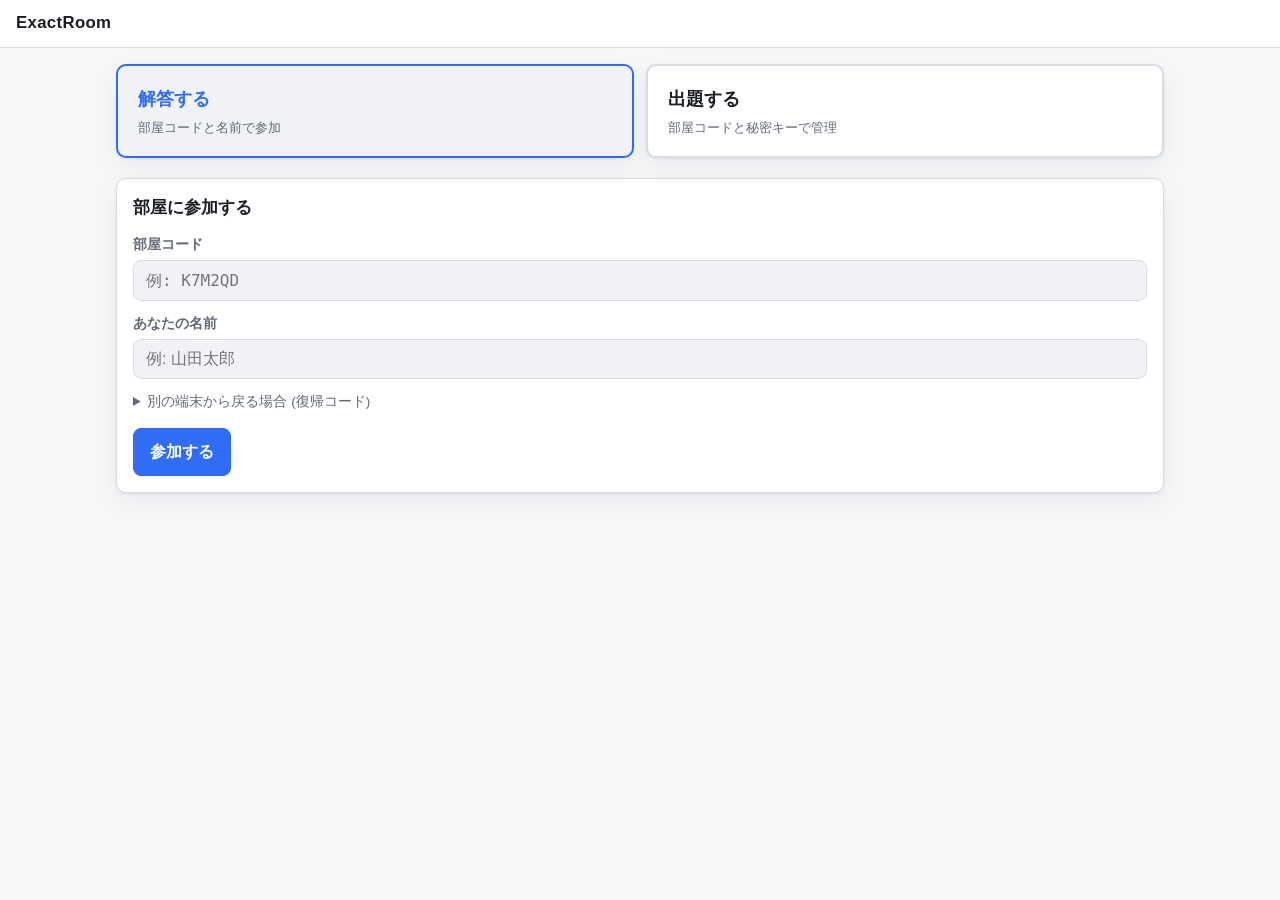
==== static/index.html @ 46d66f6c "トップ画面を「解答する / 出題する」の選択に整理 - 冒頭の長い説明カードと、各ページのフッターの説明文を削除した。 - 小さいタブだった役割の切り替えを、大きな 2 択カードに変更。   スマホで" ====
<!DOCTYPE html>
<html lang="ja">
<head>
<meta charset="utf-8">
<meta name="viewport" content="width=device-width, initial-scale=1, viewport-fit=cover">
<meta name="description" content="TeX で書いた答案を SymPy で厳密に自動判定する、ログイン不要の教室用 Web アプリ">
<meta name="color-scheme" content="light dark">
<title>ExactRoom — 数式の厳密自動判定</title>
<link rel="icon" href="/static/favicon.svg" type="image/svg+xml">
<link rel="apple-touch-icon" href="/static/apple-touch-icon.png">
<link rel="manifest" href="/static/manifest.json">
<meta name="theme-color" content="#2f6df6">
<meta name="apple-mobile-web-app-capable" content="yes">
<meta name="apple-mobile-web-app-title" content="ExactRoom">
<link rel="stylesheet" href="/static/css/app.css">
<script src="/static/js/config.js"></script>
</head>
<body>
<header class="topbar">
  <a class="brand" href="index.html">ExactRoom</a>
  <span class="spacer"></span>
</header>

<main>
  <div class="role-choice" role="group" aria-label="役割を選ぶ">
    <button type="button" class="role-card" id="role-solve" aria-pressed="true">
      <span class="role-title">解答する</span>
      <span class="role-sub">部屋コードと名前で参加</span>
    </button>
    <button type="button" class="role-card" id="role-host" aria-pressed="false">
      <span class="role-title">出題する</span>
      <span class="role-sub">部屋コードと秘密キーで管理</span>
    </button>
  </div>

  <section id="panel-solve">
    <div class="card">
      <h2>部屋に参加する</h2>
      <form id="join-form" autocomplete="off">
        <label for="join-code">部屋コード</label>
        <input type="text" id="join-code" class="mono" inputmode="latin" autocapitalize="characters"
               maxlength="16" placeholder="例: K7M2QD" required>
        <label for="join-name">あなたの名前</label>
        <input type="text" id="join-name" maxlength="24" placeholder="例: 山田太郎" required>
        <details>
          <summary class="small muted" style="margin-top:12px;cursor:pointer">別の端末から戻る場合 (復帰コード)</summary>
          <label for="join-recovery">復帰コード</label>
          <input type="text" id="join-recovery" class="mono" maxlength="32" placeholder="例: K7M2-QD84">
          <p class="hint">最初に参加したときに表示されたコードです。同じ名前で入り直すときに使います。</p>
        </details>
        <div class="row" style="margin-top:16px">
          <button type="submit" class="primary" id="join-submit">参加する</button>
        </div>
        <div class="error-box" id="join-error" role="alert"></div>
      </form>
    </div>
  </section>

  <section id="panel-host" hidden>
    <div class="card">
      <h2>出題者としてログイン</h2>
      <form id="host-form" autocomplete="off">
        <label for="host-code">部屋コード</label>
        <input type="text" id="host-code" class="mono" inputmode="latin" autocapitalize="characters"
               maxlength="16" placeholder="例: K7M2QD" required>
        <label for="host-secret">秘密キー</label>
        <input type="password" id="host-secret" maxlength="128" required>
        <div class="row" style="margin-top:16px">
          <button type="submit" class="primary">ログイン</button>
        </div>
        <div class="error-box" id="host-error" role="alert"></div>
      </form>
    </div>

    <div class="card">
      <h2>新しい部屋を作る</h2>
      <form id="create-form" autocomplete="off">
        <label for="create-title">部屋の名前</label>
        <input type="text" id="create-title" maxlength="120" placeholder="例: 数学II 三角関数 小テスト">
        <label for="create-secret">秘密キー (8 文字以上)</label>
        <input type="password" id="create-secret" minlength="8" maxlength="128" required>
        <p class="hint">出題者はこのキーで入ります。忘れると部屋を管理できなくなります。</p>
        <details>
          <summary class="small muted" style="margin-top:12px;cursor:pointer">サーバが合言葉を要求する場合</summary>
          <label for="create-token">部屋作成の合言葉</label>
          <input type="text" id="create-token" maxlength="128">
        </details>
        <div class="row" style="margin-top:16px">
          <button type="submit" class="primary">部屋を作る</button>
        </div>
        <div class="error-box" id="create-error" role="alert"></div>
        <div class="ok-box" id="create-ok" role="status"></div>
      </form>
    </div>
  </section>
</main>


<script type="module" src="/static/js/home.js"></script>
</body>
</html>
---- static/css/app.css ----
/* ExactRoom — PC / スマートフォン両対応のスタイル */

:root {
  color-scheme: light dark;
  --bg: #f6f7f9;
  --surface: #ffffff;
  --surface-2: #f0f2f5;
  --border: #d8dce3;
  --text: #1a1d23;
  --text-muted: #626977;
  --accent: #2f6df6;
  --accent-text: #ffffff;
  --ac: #16803c;
  --ac-bg: #e6f6ec;
  --wa: #c02626;
  --wa-bg: #fdeaea;
  --pending: #9a6400;
  --pending-bg: #fdf3e0;
  --radius: 10px;
  --shadow: 0 1px 3px rgba(16, 20, 30, 0.08), 0 8px 24px rgba(16, 20, 30, 0.05);
  --mono: ui-monospace, SFMono-Regular, "SF Mono", Menlo, Consolas, monospace;
}

@media (prefers-color-scheme: dark) {
  :root {
    --bg: #14161a;
    --surface: #1c1f25;
    --surface-2: #23272f;
    --border: #333943;
    --text: #e8eaed;
    --text-muted: #9aa2b1;
    --accent: #5b8dff;
    --accent-text: #0c1220;
    --ac: #5fd48a;
    --ac-bg: #143224;
    --wa: #ff8080;
    --wa-bg: #3a1c1c;
    --pending: #f0c064;
    --pending-bg: #3a2f14;
    --shadow: 0 1px 3px rgba(0, 0, 0, 0.4), 0 8px 24px rgba(0, 0, 0, 0.3);
  }
}

* { box-sizing: border-box; }

html, body {
  margin: 0;
  padding: 0;
  background: var(--bg);
  color: var(--text);
  font-family: -apple-system, BlinkMacSystemFont, "Hiragino Sans", "Noto Sans JP",
    "Yu Gothic UI", "Segoe UI", Roboto, sans-serif;
  font-size: 16px;
  line-height: 1.6;
  -webkit-text-size-adjust: 100%;
}

a { color: var(--accent); }

/* ---- レイアウト ---- */
.topbar {
  position: sticky;
  top: 0;
  z-index: 20;
  display: flex;
  align-items: center;
  gap: 12px;
  padding: 10px 16px;
  background: var(--surface);
  border-bottom: 1px solid var(--border);
  flex-wrap: wrap;
}

.topbar .brand {
  font-weight: 700;
  letter-spacing: 0.02em;
  font-size: 1.05rem;
  text-decoration: none;
  color: var(--text);
  white-space: nowrap;
}

.topbar .spacer { flex: 1 1 auto; }

.topbar .meta {
  font-size: 0.85rem;
  color: var(--text-muted);
  display: flex;
  gap: 10px;
  align-items: center;
  flex-wrap: wrap;
}

main {
  max-width: 1080px;
  margin: 0 auto;
  padding: 16px;
}

.grid-2 {
  display: grid;
  gap: 16px;
  grid-template-columns: minmax(0, 320px) minmax(0, 1fr);
  align-items: start;
}

@media (max-width: 860px) {
  .grid-2 { grid-template-columns: 1fr; }
}

.card {
  background: var(--surface);
  border: 1px solid var(--border);
  border-radius: var(--radius);
  box-shadow: var(--shadow);
  padding: 16px;
  margin-bottom: 16px;
}

.card h2 { margin: 0 0 12px; font-size: 1.05rem; }
.card h3 { margin: 18px 0 8px; font-size: 0.95rem; color: var(--text-muted); }

/* ---- フォーム ---- */
label {
  display: block;
  font-size: 0.85rem;
  color: var(--text-muted);
  margin: 12px 0 4px;
  font-weight: 600;
}

input[type="text"], input[type="password"], input[type="number"], textarea, select {
  width: 100%;
  padding: 10px 12px;
  font-size: 16px; /* iOS の自動ズームを防ぐ */
  font-family: inherit;
  color: var(--text);
  background: var(--surface-2);
  border: 1px solid var(--border);
  border-radius: 8px;
}

input:focus, textarea:focus, select:focus {
  outline: 2px solid var(--accent);
  outline-offset: 1px;
}

textarea { min-height: 72px; resize: vertical; }

.mono { font-family: var(--mono); font-size: 0.92rem; }

/* フォーム要素では等幅を効かせつつ 16px を維持する。
   16px 未満だと iOS Safari がフォーカス時にページを自動ズームしてしまう。
   詳細度 (0,1,1) なので input[type="text"] にも .mono にも勝つ。 */
input.mono, textarea.mono, select.mono {
  font-family: var(--mono);
  font-size: 16px;
}

.hint { font-size: 0.8rem; color: var(--text-muted); margin-top: 4px; }

.row { display: flex; gap: 10px; flex-wrap: wrap; align-items: center; }
.row > * { flex: 0 0 auto; }
.row .grow { flex: 1 1 200px; }

.check { display: flex; align-items: center; gap: 8px; margin: 6px 0; font-size: 0.9rem; }
.check input { width: auto; }
.check label { margin: 0; font-weight: 400; color: var(--text); }

button {
  font: inherit;
  font-weight: 600;
  padding: 10px 16px;
  min-height: 44px;
  border-radius: 8px;
  border: 1px solid var(--border);
  background: var(--surface-2);
  color: var(--text);
  cursor: pointer;
}

button:hover:not(:disabled) { filter: brightness(1.05); }
button:disabled { opacity: 0.5; cursor: not-allowed; }

button.primary {
  background: var(--accent);
  border-color: var(--accent);
  color: var(--accent-text);
}

button.small { padding: 6px 10px; min-height: 36px; font-size: 0.85rem; }
button.danger { color: var(--wa); border-color: var(--wa); background: transparent; }

/* ---- タブ ---- */
.tabs { display: flex; gap: 4px; border-bottom: 1px solid var(--border); margin-bottom: 16px; overflow-x: auto; }
.tabs button {
  border: none;
  background: none;
  border-bottom: 2px solid transparent;
  border-radius: 0;
  padding: 10px 14px;
  color: var(--text-muted);
  white-space: nowrap;
}
.tabs button[aria-selected="true"] { color: var(--accent); border-bottom-color: var(--accent); }

/* ---- 役割の選択 ---- */
.role-choice {
  display: grid;
  grid-template-columns: 1fr 1fr;
  gap: 12px;
  margin-bottom: 20px;
}

@media (max-width: 480px) {
  .role-choice { grid-template-columns: 1fr; }
}

.role-card {
  display: flex;
  flex-direction: column;
  align-items: flex-start;
  gap: 4px;
  padding: 18px 20px;
  min-height: 84px;
  text-align: left;
  background: var(--surface);
  border: 2px solid var(--border);
  border-radius: var(--radius);
  box-shadow: var(--shadow);
  cursor: pointer;
}

.role-card .role-title {
  font-size: 1.15rem;
  font-weight: 700;
  color: var(--text);
}

.role-card .role-sub {
  font-size: 0.82rem;
  font-weight: 400;
  color: var(--text-muted);
}

.role-card[aria-pressed="true"] {
  border-color: var(--accent);
  background: var(--surface-2);
}

.role-card[aria-pressed="true"] .role-title { color: var(--accent); }

/* ---- 判定バッジ ---- */
.verdict {
  display: inline-flex;
  align-items: center;
  gap: 6px;
  font-weight: 700;
  padding: 2px 10px;
  border-radius: 999px;
  font-size: 0.82rem;
  white-space: nowrap;
}
.verdict.AC { color: var(--ac); background: var(--ac-bg); }
.verdict.WA { color: var(--wa); background: var(--wa-bg); }
.verdict.PENDING { color: var(--pending); background: var(--pending-bg); }

.banner {
  border-radius: var(--radius);
  padding: 14px 16px;
  margin: 12px 0;
  border: 1px solid var(--border);
  background: var(--surface-2);
}
.banner.AC { color: var(--ac); background: var(--ac-bg); border-color: var(--ac); }
.banner.WA { color: var(--wa); background: var(--wa-bg); border-color: var(--wa); }
.banner.PENDING { color: var(--pending); background: var(--pending-bg); border-color: var(--pending); }
.banner .headline { font-weight: 700; font-size: 1.1rem; }

.error-box {
  color: var(--wa);
  background: var(--wa-bg);
  border: 1px solid var(--wa);
  border-radius: 8px;
  padding: 10px 12px;
  margin: 10px 0;
  font-size: 0.9rem;
}
.error-box:empty, .ok-box:empty { display: none; }

.ok-box {
  color: var(--ac);
  background: var(--ac-bg);
  border: 1px solid var(--ac);
  border-radius: 8px;
  padding: 10px 12px;
  margin: 10px 0;
  font-size: 0.9rem;
}

/* ---- 一覧 ---- */
.list { list-style: none; margin: 0; padding: 0; }
.list li { border-bottom: 1px solid var(--border); }
.list li:last-child { border-bottom: none; }

.list button.item {
  display: block;
  width: 100%;
  text-align: left;
  background: none;
  border: none;
  border-radius: 0;
  padding: 12px 8px;
  font-weight: 500;
}
.list button.item[aria-current="true"] { background: var(--surface-2); color: var(--accent); }
.list .item-sub { font-size: 0.78rem; color: var(--text-muted); font-weight: 400; }

.table-wrap { overflow-x: auto; -webkit-overflow-scrolling: touch; }
table { width: 100%; border-collapse: collapse; font-size: 0.88rem; }
th, td { text-align: left; padding: 8px 10px; border-bottom: 1px solid var(--border); vertical-align: top; }
th { color: var(--text-muted); font-size: 0.78rem; text-transform: uppercase; letter-spacing: 0.04em; white-space: nowrap; }
td.tex { font-family: var(--mono); word-break: break-all; max-width: 320px; }

/* ---- 数式入力 ---- */
math-field {
  display: block;
  width: 100%;
  padding: 10px 12px;
  font-size: 20px;
  background: var(--surface-2);
  border: 1px solid var(--border);
  border-radius: 8px;
  color: var(--text);
  --caret-color: var(--accent);
  --selection-background-color: rgba(47, 109, 246, 0.25);
}
math-field:focus-within { outline: 2px solid var(--accent); outline-offset: 1px; }

.math-preview {
  padding: 12px;
  background: var(--surface-2);
  border-radius: 8px;
  border: 1px solid var(--border);
  overflow-x: auto;
  min-height: 3em;
}
.math-preview .katex { font-size: 1.15em; }

.tex-fallback-note { font-size: 0.8rem; color: var(--pending); margin-top: 6px; }

.symbol-pad { display: flex; flex-wrap: wrap; gap: 6px; margin-top: 8px; }
.symbol-pad button { min-height: 38px; padding: 4px 10px; font-family: var(--mono); font-size: 0.85rem; }

.code-chip {
  font-family: var(--mono);
  font-size: 1.3rem;
  letter-spacing: 0.18em;
  font-weight: 700;
  background: var(--surface-2);
  border: 1px solid var(--border);
  border-radius: 8px;
  padding: 6px 12px;
  display: inline-block;
}

.muted { color: var(--text-muted); }
.small { font-size: 0.85rem; }
.nowrap { white-space: nowrap; }
.stack > * + * { margin-top: 10px; }

footer {
  max-width: 1080px;
  margin: 24px auto 40px;
  padding: 0 16px;
  font-size: 0.8rem;
  color: var(--text-muted);
}

.sr-only {
  position: absolute;
  width: 1px; height: 1px;
  padding: 0; margin: -1px;
  overflow: hidden; clip: rect(0 0 0 0);
  white-space: nowrap; border: 0;
}

.spinner {
  display: inline-block;
  width: 14px; height: 14px;
  border: 2px solid var(--border);
  border-top-color: var(--accent);
  border-radius: 50%;
  animation: spin 0.8s linear infinite;
  vertical-align: -2px;
}
@keyframes spin { to { transform: rotate(360deg); } }
@media (prefers-reduced-motion: reduce) { .spinner { animation: none; } }
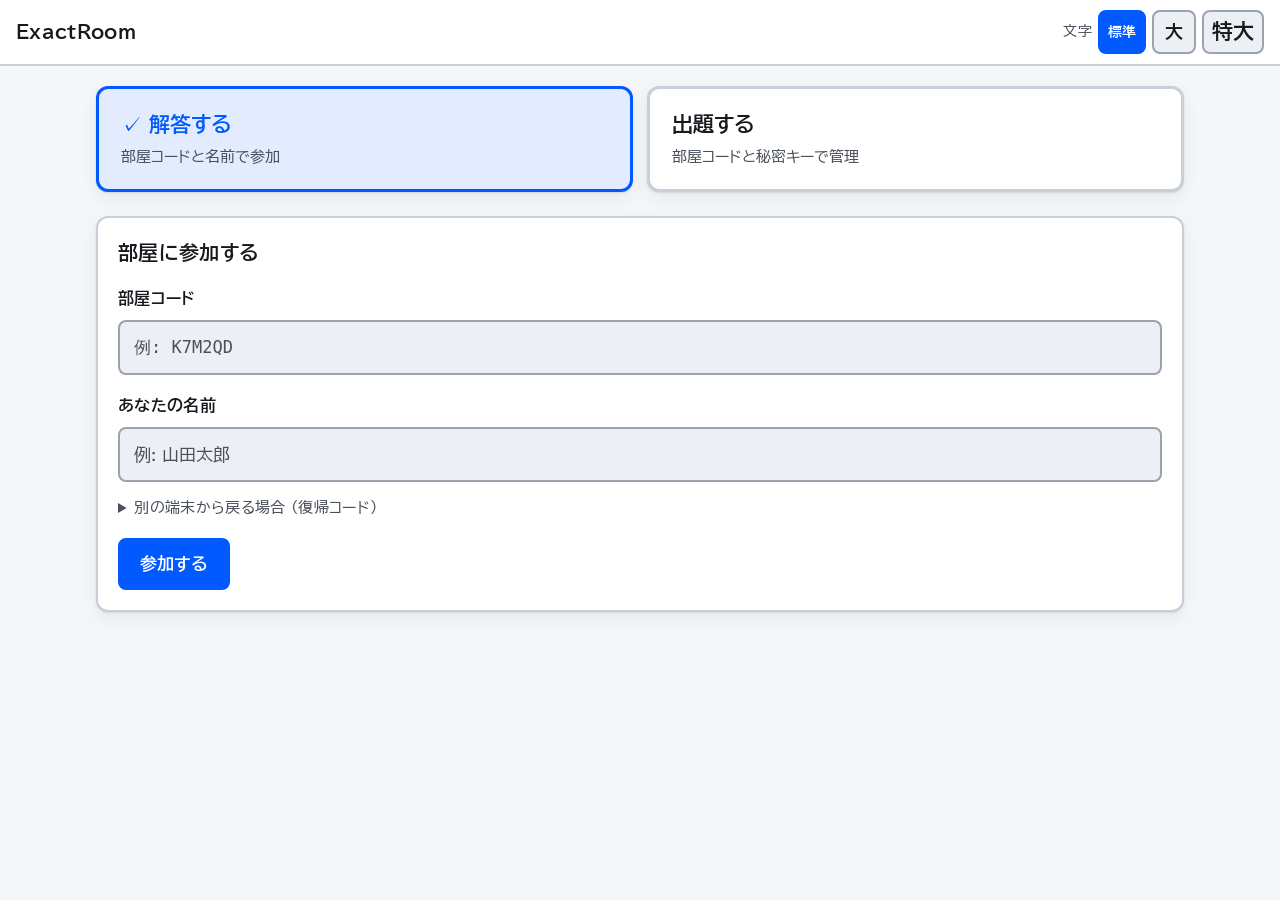
==== commit 39b4badd: "ユニバーサルデザインを意識した UI に作り直した 色だけに頼らない - 判定を「記号 (○ ✕ △) + ことば (正解 / 不正解 / 判定できず)」で示すようにした。   グレースケールにしても" ====
--- a/static/index.html
+++ b/static/index.html
@@ -12,16 +12,26 @@
 <meta name="theme-color" content="#2f6df6">
 <meta name="apple-mobile-web-app-capable" content="yes">
 <meta name="apple-mobile-web-app-title" content="ExactRoom">
+<link rel="preconnect" href="https://fonts.googleapis.com">
+<link rel="preconnect" href="https://fonts.gstatic.com" crossorigin>
+<link rel="stylesheet" href="https://fonts.googleapis.com/css2?family=BIZ+UDPGothic:wght@400;700&display=swap">
 <link rel="stylesheet" href="/static/css/app.css">
 <script src="/static/js/config.js"></script>
 </head>
 <body>
+<a class="skip-link" href="#main">本文へ移動</a>
 <header class="topbar">
   <a class="brand" href="index.html">ExactRoom</a>
   <span class="spacer"></span>
+  <div class="textsize" role="group" aria-label="文字サイズ">
+    <span class="textsize-label" aria-hidden="true">文字</span>
+    <button type="button" id="textsize-normal" aria-pressed="true" title="文字サイズ 標準">標準</button>
+    <button type="button" id="textsize-large" aria-pressed="false" title="文字サイズ 大">大</button>
+    <button type="button" id="textsize-xlarge" aria-pressed="false" title="文字サイズ 特大">特大</button>
+  </div>
 </header>
 
-<main>
+<main id="main" tabindex="-1">
   <div class="role-choice" role="group" aria-label="役割を選ぶ">
     <button type="button" class="role-card" id="role-solve" aria-pressed="true">
       <span class="role-title">解答する</span>
@@ -77,6 +87,12 @@
       <form id="create-form" autocomplete="off">
         <label for="create-title">部屋の名前</label>
         <input type="text" id="create-title" maxlength="120" placeholder="例: 数学II 三角関数 小テスト">
+        <label for="create-code">部屋コード (空欄なら自動で決まります)</label>
+        <input type="text" id="create-code" class="mono" inputmode="latin"
+               autocapitalize="characters" maxlength="16" placeholder="例: 1234 / SUGAKU2">
+        <p class="hint">英数字 3 文字以上。同じコードを知っている人が同じ部屋に入ります。
+          短く推測しやすいコードにすると、無関係な人に入られることがあります。</p>
+
         <label for="create-secret">秘密キー (8 文字以上)</label>
         <input type="password" id="create-secret" minlength="8" maxlength="128" required>
         <p class="hint">出題者はこのキーで入ります。忘れると部屋を管理できなくなります。</p>
--- a/static/css/app.css
+++ b/static/css/app.css
@@ -1,61 +1,122 @@
-/* ExactRoom — PC / スマートフォン両対応のスタイル */
+/* ExactRoom — ユニバーサルデザインを意識したスタイル
+ *
+ * 方針
+ *  - 色だけに情報を持たせない (判定は記号 ○ ✕ △ と日本語も併記する)
+ *  - 配色は「カラーユニバーサルデザイン推奨配色セット」を基にする
+ *  - UD フォント (BIZ UDPGothic) を優先。読み込めなければ端末の標準フォント
+ *  - 文字を大きめ・行間を広めにし、利用者が 3 段階で拡大できる
+ *  - 触る対象は 48px 以上。フォーカスは必ず目で見て分かるようにする
+ */
 
 :root {
   color-scheme: light dark;
-  --bg: #f6f7f9;
+
+  /* 文字サイズ (画面右上のボタンで切り替える) */
+  --base-font: 17px;
+
+  --bg: #f4f6f8;
   --surface: #ffffff;
-  --surface-2: #f0f2f5;
-  --border: #d8dce3;
-  --text: #1a1d23;
-  --text-muted: #626977;
-  --accent: #2f6df6;
+  --surface-2: #eceff3;
+  --border: #9aa3ae;          /* 罫線もコントラストを確保する */
+  --border-soft: #c8cfd8;
+  --text: #16191d;
+  --text-muted: #4a515b;      /* 本文との対比 4.5:1 以上 */
+  --accent: #005aff;          /* CUD 青 */
   --accent-text: #ffffff;
-  --ac: #16803c;
-  --ac-bg: #e6f6ec;
-  --wa: #c02626;
-  --wa-bg: #fdeaea;
-  --pending: #9a6400;
-  --pending-bg: #fdf3e0;
-  --radius: 10px;
-  --shadow: 0 1px 3px rgba(16, 20, 30, 0.08), 0 8px 24px rgba(16, 20, 30, 0.05);
+  --accent-soft: #e3ecff;
+
+  --ac: #00694a;              /* CUD 緑を濃くして文字色に使う */
+  --ac-bg: #dff3ea;
+  --ac-line: #03af7a;
+  --wa: #b02800;              /* CUD 赤を濃くして文字色に使う */
+  --wa-bg: #ffe6de;
+  --wa-line: #ff4b00;
+  --pending: #6b4500;         /* CUD 橙を濃くして文字色に使う */
+  --pending-bg: #fff0d4;
+  --pending-line: #f6aa00;
+
+  --radius: 12px;
+  --shadow: 0 1px 2px rgba(16, 20, 30, 0.10), 0 6px 18px rgba(16, 20, 30, 0.06);
   --mono: ui-monospace, SFMono-Regular, "SF Mono", Menlo, Consolas, monospace;
-}
+  --ud-font: "BIZ UDPGothic", "UD デジタル 教科書体 NP-R", "BIZ UDGothic",
+    -apple-system, BlinkMacSystemFont, "Hiragino Sans", "Noto Sans JP",
+    "Yu Gothic UI", "Segoe UI", Roboto, sans-serif;
+}
+
+:root[data-textsize="large"] { --base-font: 20px; }
+:root[data-textsize="xlarge"] { --base-font: 24px; }
 
 @media (prefers-color-scheme: dark) {
   :root {
-    --bg: #14161a;
-    --surface: #1c1f25;
-    --surface-2: #23272f;
-    --border: #333943;
-    --text: #e8eaed;
-    --text-muted: #9aa2b1;
-    --accent: #5b8dff;
-    --accent-text: #0c1220;
-    --ac: #5fd48a;
-    --ac-bg: #143224;
-    --wa: #ff8080;
-    --wa-bg: #3a1c1c;
-    --pending: #f0c064;
-    --pending-bg: #3a2f14;
-    --shadow: 0 1px 3px rgba(0, 0, 0, 0.4), 0 8px 24px rgba(0, 0, 0, 0.3);
+    --bg: #12151a;
+    --surface: #1b1f26;
+    --surface-2: #252a33;
+    --border: #6c7683;
+    --border-soft: #3a414b;
+    --text: #f2f4f7;
+    --text-muted: #b9c1cc;
+    --accent: #8ab4ff;
+    --accent-text: #0a0f18;
+    --accent-soft: #1d2a45;
+
+    --ac: #6fe3ab;
+    --ac-bg: #10301f;
+    --ac-line: #03af7a;
+    --wa: #ff9e7a;
+    --wa-bg: #3a1a10;
+    --wa-line: #ff4b00;
+    --pending: #ffd07a;
+    --pending-bg: #3a2c10;
+    --pending-line: #f6aa00;
+
+    --shadow: 0 1px 2px rgba(0, 0, 0, 0.5), 0 6px 18px rgba(0, 0, 0, 0.35);
   }
 }
 
+/* OS 側で「コントラストを上げる」設定にしている人向け */
+@media (prefers-contrast: more) {
+  :root {
+    --border: currentColor;
+    --text-muted: var(--text);
+    --shadow: none;
+  }
+}
+
 * { box-sizing: border-box; }
 
-html, body {
+/* ここで root の文字サイズを決める。
+   以降の rem はすべてこの値を基準に拡大縮小する。
+   ※ html に font-size: 1rem を書くと初期値 (16px) に戻ってしまうので書かない。 */
+html {
+  font-size: var(--base-font);
+  background: var(--bg);
+  -webkit-text-size-adjust: 100%;
+}
+
+body {
   margin: 0;
   padding: 0;
   background: var(--bg);
   color: var(--text);
-  font-family: -apple-system, BlinkMacSystemFont, "Hiragino Sans", "Noto Sans JP",
-    "Yu Gothic UI", "Segoe UI", Roboto, sans-serif;
-  font-size: 16px;
-  line-height: 1.6;
-  -webkit-text-size-adjust: 100%;
-}
-
-a { color: var(--accent); }
+  font-family: var(--ud-font);
+  font-size: 1rem;
+  line-height: 1.85;            /* 行間を広く取る */
+  letter-spacing: 0.02em;       /* 字間もわずかに広げる */
+  word-break: normal;
+  overflow-wrap: anywhere;
+}
+
+a {
+  color: var(--accent);
+  text-underline-offset: 3px;
+}
+
+/* フォーカスは必ず見えるようにする */
+:focus-visible {
+  outline: 3px solid var(--accent);
+  outline-offset: 2px;
+  border-radius: 6px;
+}
 
 /* ---- レイアウト ---- */
 .topbar {
@@ -67,14 +128,13 @@
   gap: 12px;
   padding: 10px 16px;
   background: var(--surface);
-  border-bottom: 1px solid var(--border);
+  border-bottom: 2px solid var(--border-soft);
   flex-wrap: wrap;
 }
 
 .topbar .brand {
   font-weight: 700;
-  letter-spacing: 0.02em;
-  font-size: 1.05rem;
+  font-size: 1.1rem;
   text-decoration: none;
   color: var(--text);
   white-space: nowrap;
@@ -83,7 +143,7 @@
 .topbar .spacer { flex: 1 1 auto; }
 
 .topbar .meta {
-  font-size: 0.85rem;
+  font-size: 0.9rem;
   color: var(--text-muted);
   display: flex;
   gap: 10px;
@@ -92,127 +152,187 @@
 }
 
 main {
-  max-width: 1080px;
+  max-width: 1120px;
   margin: 0 auto;
-  padding: 16px;
+  padding: 20px 16px 64px;
 }
 
 .grid-2 {
   display: grid;
-  gap: 16px;
-  grid-template-columns: minmax(0, 320px) minmax(0, 1fr);
+  gap: 20px;
+  grid-template-columns: minmax(0, 340px) minmax(0, 1fr);
   align-items: start;
 }
 
-@media (max-width: 860px) {
+@media (max-width: 900px) {
   .grid-2 { grid-template-columns: 1fr; }
 }
 
 .card {
   background: var(--surface);
-  border: 1px solid var(--border);
+  border: 2px solid var(--border-soft);
   border-radius: var(--radius);
   box-shadow: var(--shadow);
-  padding: 16px;
-  margin-bottom: 16px;
-}
-
-.card h2 { margin: 0 0 12px; font-size: 1.05rem; }
-.card h3 { margin: 18px 0 8px; font-size: 0.95rem; color: var(--text-muted); }
+  padding: 20px;
+  margin-bottom: 20px;
+}
+
+.card h2 { margin: 0 0 14px; font-size: 1.15rem; line-height: 1.5; }
+.card h3 { margin: 22px 0 10px; font-size: 1rem; color: var(--text); }
+
+/* ---- 文字サイズ切り替え ---- */
+.textsize {
+  display: flex;
+  align-items: center;
+  gap: 6px;
+}
+
+.textsize .textsize-label {
+  font-size: 0.8rem;
+  color: var(--text-muted);
+  white-space: nowrap;
+}
+
+.textsize button {
+  min-width: 44px;
+  min-height: 44px;
+  padding: 4px 8px;
+  font-weight: 700;
+  line-height: 1;
+}
+
+.textsize button[aria-pressed="true"] {
+  background: var(--accent);
+  border-color: var(--accent);
+  color: var(--accent-text);
+}
+
+.textsize button:nth-child(2) { font-size: 0.85rem; }
+.textsize button:nth-child(3) { font-size: 1.05rem; }
+.textsize button:nth-child(4) { font-size: 1.25rem; }
 
 /* ---- フォーム ---- */
 label {
   display: block;
-  font-size: 0.85rem;
-  color: var(--text-muted);
-  margin: 12px 0 4px;
-  font-weight: 600;
+  font-size: 0.95rem;
+  color: var(--text);
+  margin: 16px 0 6px;
+  font-weight: 700;
 }
 
 input[type="text"], input[type="password"], input[type="number"], textarea, select {
   width: 100%;
-  padding: 10px 12px;
-  font-size: 16px; /* iOS の自動ズームを防ぐ */
+  padding: 12px 14px;
+  /* 16px を下回ると iOS Safari がフォーカス時に自動ズームする */
+  font-size: max(16px, 1rem);
+  line-height: 1.6;
   font-family: inherit;
   color: var(--text);
   background: var(--surface-2);
-  border: 1px solid var(--border);
-  border-radius: 8px;
-}
-
-input:focus, textarea:focus, select:focus {
-  outline: 2px solid var(--accent);
-  outline-offset: 1px;
-}
-
-textarea { min-height: 72px; resize: vertical; }
-
-.mono { font-family: var(--mono); font-size: 0.92rem; }
-
-/* フォーム要素では等幅を効かせつつ 16px を維持する。
-   16px 未満だと iOS Safari がフォーカス時にページを自動ズームしてしまう。
-   詳細度 (0,1,1) なので input[type="text"] にも .mono にも勝つ。 */
+  border: 2px solid var(--border);
+  border-radius: 8px;
+  min-height: 48px;
+}
+
+input::placeholder, textarea::placeholder { color: var(--text-muted); opacity: 1; }
+
+textarea { min-height: 96px; resize: vertical; }
+
+.mono { font-family: var(--mono); }
+
+/* フォーム要素では等幅を効かせつつ 16px を下回らせない */
 input.mono, textarea.mono, select.mono {
   font-family: var(--mono);
-  font-size: 16px;
-}
-
-.hint { font-size: 0.8rem; color: var(--text-muted); margin-top: 4px; }
-
-.row { display: flex; gap: 10px; flex-wrap: wrap; align-items: center; }
+  font-size: max(16px, 1rem);
+}
+
+.hint {
+  font-size: 0.9rem;
+  color: var(--text-muted);
+  margin-top: 6px;
+  line-height: 1.7;
+}
+
+.row { display: flex; gap: 12px; flex-wrap: wrap; align-items: center; }
 .row > * { flex: 0 0 auto; }
-.row .grow { flex: 1 1 200px; }
-
-.check { display: flex; align-items: center; gap: 8px; margin: 6px 0; font-size: 0.9rem; }
-.check input { width: auto; }
-.check label { margin: 0; font-weight: 400; color: var(--text); }
+.row .grow { flex: 1 1 220px; }
+
+.check {
+  display: flex;
+  align-items: flex-start;
+  gap: 10px;
+  margin: 10px 0;
+  font-size: 0.95rem;
+}
+.check input {
+  width: 24px;
+  height: 24px;
+  min-height: 24px;
+  margin-top: 2px;
+  accent-color: var(--accent);
+  flex: 0 0 auto;
+}
+.check label { margin: 0; font-weight: 400; color: var(--text); line-height: 1.7; }
 
 button {
   font: inherit;
-  font-weight: 600;
-  padding: 10px 16px;
-  min-height: 44px;
-  border-radius: 8px;
-  border: 1px solid var(--border);
+  font-family: var(--ud-font);
+  font-weight: 700;
+  padding: 12px 20px;
+  min-height: 48px;
+  border-radius: 8px;
+  border: 2px solid var(--border);
   background: var(--surface-2);
   color: var(--text);
   cursor: pointer;
-}
-
-button:hover:not(:disabled) { filter: brightness(1.05); }
-button:disabled { opacity: 0.5; cursor: not-allowed; }
+  line-height: 1.4;
+}
+
+button:hover:not(:disabled) { background: var(--accent-soft); }
+button:disabled { opacity: 0.45; cursor: not-allowed; }
 
 button.primary {
   background: var(--accent);
   border-color: var(--accent);
   color: var(--accent-text);
 }
-
-button.small { padding: 6px 10px; min-height: 36px; font-size: 0.85rem; }
+button.primary:hover:not(:disabled) { filter: brightness(1.1); }
+
+button.small { padding: 8px 14px; min-height: 44px; font-size: 0.9rem; }
 button.danger { color: var(--wa); border-color: var(--wa); background: transparent; }
 
 /* ---- タブ ---- */
-.tabs { display: flex; gap: 4px; border-bottom: 1px solid var(--border); margin-bottom: 16px; overflow-x: auto; }
+.tabs {
+  display: flex;
+  gap: 6px;
+  border-bottom: 2px solid var(--border-soft);
+  margin-bottom: 20px;
+  overflow-x: auto;
+}
 .tabs button {
   border: none;
   background: none;
-  border-bottom: 2px solid transparent;
+  border-bottom: 4px solid transparent;
   border-radius: 0;
-  padding: 10px 14px;
+  padding: 12px 16px;
   color: var(--text-muted);
   white-space: nowrap;
 }
-.tabs button[aria-selected="true"] { color: var(--accent); border-bottom-color: var(--accent); }
+.tabs button[aria-selected="true"] {
+  color: var(--accent);
+  border-bottom-color: var(--accent);
+  background: var(--accent-soft);
+}
 
 /* ---- 役割の選択 ---- */
 .role-choice {
   display: grid;
   grid-template-columns: 1fr 1fr;
-  gap: 12px;
-  margin-bottom: 20px;
-}
-
-@media (max-width: 480px) {
+  gap: 14px;
+  margin-bottom: 24px;
+}
+
+@media (max-width: 560px) {
   .role-choice { grid-template-columns: 1fr; }
 }
 
@@ -221,45 +341,53 @@
   flex-direction: column;
   align-items: flex-start;
   gap: 4px;
-  padding: 18px 20px;
-  min-height: 84px;
+  padding: 20px 22px;
+  min-height: 96px;
   text-align: left;
   background: var(--surface);
-  border: 2px solid var(--border);
+  border: 3px solid var(--border-soft);
   border-radius: var(--radius);
   box-shadow: var(--shadow);
   cursor: pointer;
 }
 
 .role-card .role-title {
-  font-size: 1.15rem;
-  font-weight: 700;
-  color: var(--text);
+  font-size: 1.25rem;
+  font-weight: 700;
+  color: var(--text);
+  line-height: 1.5;
 }
 
 .role-card .role-sub {
-  font-size: 0.82rem;
+  font-size: 0.9rem;
   font-weight: 400;
   color: var(--text-muted);
-}
-
+  line-height: 1.6;
+}
+
+/* 選択中は「色」だけでなく「枠の太さ」と「✓」でも分かるようにする */
 .role-card[aria-pressed="true"] {
   border-color: var(--accent);
-  background: var(--surface-2);
-}
-
+  background: var(--accent-soft);
+}
+.role-card[aria-pressed="true"] .role-title::before {
+  content: "✓ ";
+  color: var(--accent);
+}
 .role-card[aria-pressed="true"] .role-title { color: var(--accent); }
 
-/* ---- 判定バッジ ---- */
+/* ---- 判定の表示 ---- */
+/* 色覚に依らず区別できるよう、記号 (○ ✕ △) と日本語を必ず併記する */
 .verdict {
   display: inline-flex;
   align-items: center;
   gap: 6px;
   font-weight: 700;
-  padding: 2px 10px;
+  padding: 4px 12px;
   border-radius: 999px;
-  font-size: 0.82rem;
+  font-size: 0.92rem;
   white-space: nowrap;
+  border: 2px solid currentColor;
 }
 .verdict.AC { color: var(--ac); background: var(--ac-bg); }
 .verdict.WA { color: var(--wa); background: var(--wa-bg); }
@@ -267,40 +395,56 @@
 
 .banner {
   border-radius: var(--radius);
-  padding: 14px 16px;
-  margin: 12px 0;
-  border: 1px solid var(--border);
-  background: var(--surface-2);
-}
-.banner.AC { color: var(--ac); background: var(--ac-bg); border-color: var(--ac); }
-.banner.WA { color: var(--wa); background: var(--wa-bg); border-color: var(--wa); }
-.banner.PENDING { color: var(--pending); background: var(--pending-bg); border-color: var(--pending); }
-.banner .headline { font-weight: 700; font-size: 1.1rem; }
+  padding: 18px 20px;
+  margin: 16px 0;
+  border: 3px solid var(--border);
+  background: var(--surface-2);
+}
+.banner.AC { color: var(--ac); background: var(--ac-bg); border-color: var(--ac-line); }
+.banner.WA { color: var(--wa); background: var(--wa-bg); border-color: var(--wa-line); }
+.banner.PENDING {
+  color: var(--pending);
+  background: var(--pending-bg);
+  border-color: var(--pending-line);
+}
+.banner .headline {
+  font-weight: 700;
+  font-size: 1.5rem;
+  line-height: 1.4;
+  display: flex;
+  align-items: center;
+  gap: 10px;
+}
+.banner .small { color: var(--text); }
 
 .error-box {
   color: var(--wa);
   background: var(--wa-bg);
-  border: 1px solid var(--wa);
-  border-radius: 8px;
-  padding: 10px 12px;
-  margin: 10px 0;
-  font-size: 0.9rem;
-}
+  border: 2px solid var(--wa-line);
+  border-radius: 8px;
+  padding: 12px 14px;
+  margin: 12px 0;
+  font-size: 0.95rem;
+  line-height: 1.7;
+}
+.error-box::before { content: "✕ "; font-weight: 700; }
 .error-box:empty, .ok-box:empty { display: none; }
 
 .ok-box {
   color: var(--ac);
   background: var(--ac-bg);
-  border: 1px solid var(--ac);
-  border-radius: 8px;
-  padding: 10px 12px;
-  margin: 10px 0;
-  font-size: 0.9rem;
-}
+  border: 2px solid var(--ac-line);
+  border-radius: 8px;
+  padding: 12px 14px;
+  margin: 12px 0;
+  font-size: 0.95rem;
+  line-height: 1.7;
+}
+.ok-box::before { content: "✓ "; font-weight: 700; }
 
 /* ---- 一覧 ---- */
 .list { list-style: none; margin: 0; padding: 0; }
-.list li { border-bottom: 1px solid var(--border); }
+.list li { border-bottom: 2px solid var(--border-soft); }
 .list li:last-child { border-bottom: none; }
 
 .list button.item {
@@ -309,73 +453,102 @@
   text-align: left;
   background: none;
   border: none;
+  border-left: 5px solid transparent;
   border-radius: 0;
-  padding: 12px 8px;
+  padding: 14px 12px;
   font-weight: 500;
-}
-.list button.item[aria-current="true"] { background: var(--surface-2); color: var(--accent); }
-.list .item-sub { font-size: 0.78rem; color: var(--text-muted); font-weight: 400; }
+  min-height: 56px;
+}
+.list button.item[aria-current="true"] {
+  background: var(--accent-soft);
+  color: var(--accent);
+  border-left-color: var(--accent);
+  font-weight: 700;
+}
+.list .item-sub {
+  font-size: 0.85rem;
+  color: var(--text-muted);
+  font-weight: 400;
+  line-height: 1.6;
+}
 
 .table-wrap { overflow-x: auto; -webkit-overflow-scrolling: touch; }
-table { width: 100%; border-collapse: collapse; font-size: 0.88rem; }
-th, td { text-align: left; padding: 8px 10px; border-bottom: 1px solid var(--border); vertical-align: top; }
-th { color: var(--text-muted); font-size: 0.78rem; text-transform: uppercase; letter-spacing: 0.04em; white-space: nowrap; }
-td.tex { font-family: var(--mono); word-break: break-all; max-width: 320px; }
+table { width: 100%; border-collapse: collapse; font-size: 0.95rem; }
+th, td {
+  text-align: left;
+  padding: 12px 12px;
+  border-bottom: 2px solid var(--border-soft);
+  vertical-align: top;
+  line-height: 1.7;
+}
+th {
+  color: var(--text);
+  font-size: 0.85rem;
+  letter-spacing: 0.04em;
+  white-space: nowrap;
+  background: var(--surface-2);
+}
+/* 行を数えやすいよう交互に薄く色を付ける */
+tbody tr:nth-child(even) { background: color-mix(in srgb, var(--surface-2) 45%, transparent); }
+td.tex { font-family: var(--mono); word-break: break-all; max-width: 340px; }
 
 /* ---- 数式入力 ---- */
 math-field {
   display: block;
   width: 100%;
-  padding: 10px 12px;
-  font-size: 20px;
-  background: var(--surface-2);
-  border: 1px solid var(--border);
-  border-radius: 8px;
-  color: var(--text);
+  padding: 14px;
+  font-size: max(20px, 1.25rem);
+  background: var(--surface-2);
+  border: 2px solid var(--border);
+  border-radius: 8px;
+  color: var(--text);
+  min-height: 64px;
   --caret-color: var(--accent);
-  --selection-background-color: rgba(47, 109, 246, 0.25);
-}
-math-field:focus-within { outline: 2px solid var(--accent); outline-offset: 1px; }
+  --selection-background-color: color-mix(in srgb, var(--accent) 25%, transparent);
+}
+math-field:focus-within { outline: 3px solid var(--accent); outline-offset: 2px; }
 
 .math-preview {
-  padding: 12px;
-  background: var(--surface-2);
-  border-radius: 8px;
-  border: 1px solid var(--border);
+  padding: 16px;
+  background: var(--surface-2);
+  border: 2px solid var(--border-soft);
+  border-radius: 8px;
   overflow-x: auto;
-  min-height: 3em;
-}
-.math-preview .katex { font-size: 1.15em; }
-
-.tex-fallback-note { font-size: 0.8rem; color: var(--pending); margin-top: 6px; }
-
-.symbol-pad { display: flex; flex-wrap: wrap; gap: 6px; margin-top: 8px; }
-.symbol-pad button { min-height: 38px; padding: 4px 10px; font-family: var(--mono); font-size: 0.85rem; }
+  min-height: 3.2em;
+}
+.math-preview .katex { font-size: 1.25em; }
+
+.tex-fallback-note {
+  font-size: 0.9rem;
+  color: var(--pending);
+  margin-top: 8px;
+  line-height: 1.7;
+}
+
+.symbol-pad { display: flex; flex-wrap: wrap; gap: 8px; margin-top: 12px; }
+.symbol-pad button {
+  min-height: 48px;
+  min-width: 56px;
+  padding: 6px 12px;
+  font-size: 0.95rem;
+}
 
 .code-chip {
   font-family: var(--mono);
-  font-size: 1.3rem;
-  letter-spacing: 0.18em;
-  font-weight: 700;
-  background: var(--surface-2);
-  border: 1px solid var(--border);
-  border-radius: 8px;
-  padding: 6px 12px;
+  font-size: 1.6rem;
+  letter-spacing: 0.2em;
+  font-weight: 700;
+  background: var(--surface-2);
+  border: 2px solid var(--border);
+  border-radius: 8px;
+  padding: 8px 16px;
   display: inline-block;
 }
 
 .muted { color: var(--text-muted); }
-.small { font-size: 0.85rem; }
+.small { font-size: 0.9rem; }
 .nowrap { white-space: nowrap; }
-.stack > * + * { margin-top: 10px; }
-
-footer {
-  max-width: 1080px;
-  margin: 24px auto 40px;
-  padding: 0 16px;
-  font-size: 0.8rem;
-  color: var(--text-muted);
-}
+.stack > * + * { margin-top: 12px; }
 
 .sr-only {
   position: absolute;
@@ -385,14 +558,38 @@
   white-space: nowrap; border: 0;
 }
 
+/* キーボード操作でたどり着いたときだけ現れる「本文へ飛ぶ」リンク */
+.skip-link {
+  position: absolute;
+  left: -9999px;
+  top: 0;
+  background: var(--accent);
+  color: var(--accent-text);
+  padding: 12px 16px;
+  z-index: 100;
+  border-radius: 0 0 8px 0;
+  font-weight: 700;
+}
+.skip-link:focus {
+  left: 0;
+}
+
 .spinner {
   display: inline-block;
-  width: 14px; height: 14px;
-  border: 2px solid var(--border);
+  width: 16px; height: 16px;
+  border: 3px solid var(--border);
   border-top-color: var(--accent);
   border-radius: 50%;
   animation: spin 0.8s linear infinite;
-  vertical-align: -2px;
+  vertical-align: -3px;
 }
 @keyframes spin { to { transform: rotate(360deg); } }
-@media (prefers-reduced-motion: reduce) { .spinner { animation: none; } }
+
+@media (prefers-reduced-motion: reduce) {
+  *, *::before, *::after {
+    animation-duration: 0.01ms !important;
+    animation-iteration-count: 1 !important;
+    transition-duration: 0.01ms !important;
+    scroll-behavior: auto !important;
+  }
+}
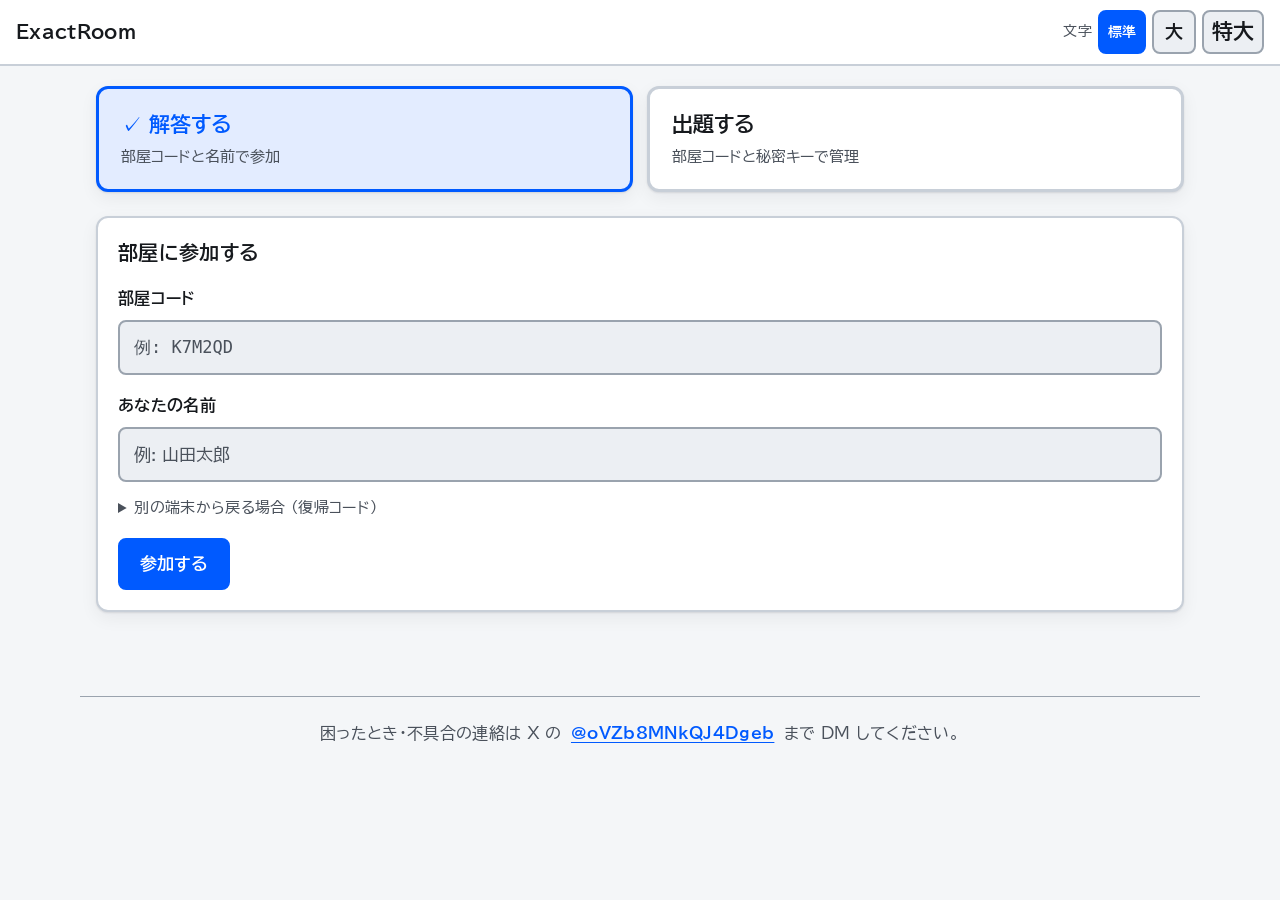
==== commit 63c9fa8f: "全ページの下部に問い合わせ先 (X の DM) を出すようにした 不具合や困りごとの連絡先が、利用者から見えるところに無かった。 解答者・出題者のどちらが見ても分かるよう、全ページ共通の footer" ====
--- a/static/index.html
+++ b/static/index.html
@@ -96,15 +96,17 @@
         <label for="create-secret">秘密キー (8 文字以上)</label>
         <input type="password" id="create-secret" minlength="8" maxlength="128" required>
         <p class="hint">出題者はこのキーで入ります。忘れると部屋を管理できなくなります。</p>
-        <details>
-          <summary class="small muted" style="margin-top:12px;cursor:pointer">サーバが合言葉を要求する場合</summary>
-          <label for="create-token">部屋作成の合言葉</label>
-          <input type="text" id="create-token" maxlength="128">
-        </details>
+        <div id="create-token-block" hidden>
+          <label for="create-token">部屋作成の合言葉 <span id="create-token-required"></span></label>
+          <input type="text" id="create-token" maxlength="128"
+                 autocomplete="off" placeholder="管理者から伝えられた合言葉">
+          <p class="hint" id="create-token-hint"></p>
+        </div>
         <div class="row" style="margin-top:16px">
           <button type="submit" class="primary">部屋を作る</button>
         </div>
         <div class="error-box" id="create-error" role="alert"></div>
+        <div class="error-box" id="create-disabled" role="status"></div>
         <div class="ok-box" id="create-ok" role="status"></div>
       </form>
     </div>
@@ -112,6 +114,14 @@
 </main>
 
 
+<footer class="sitefoot">
+  <p>
+    困ったとき・不具合の連絡は X の
+    <a href="https://x.com/oVZb8MNkQJ4Dgeb" target="_blank" rel="noopener noreferrer">@oVZb8MNkQJ4Dgeb</a>
+    まで DM してください。
+  </p>
+</footer>
+
 <script type="module" src="/static/js/home.js"></script>
 </body>
 </html>
--- a/static/css/app.css
+++ b/static/css/app.css
@@ -525,6 +525,52 @@
   line-height: 1.7;
 }
 
+/* ページ末尾の連絡先 */
+.sitefoot {
+  max-width: 1120px;   /* main と同じ幅にそろえる */
+  margin: 0 auto 32px;
+  padding: 16px;
+  border-top: 1px solid var(--border);
+  color: var(--text-muted);
+  font-size: 0.95rem;
+  text-align: center;
+}
+.sitefoot p { margin: 0; }
+.sitefoot a {
+  font-weight: 700;
+  /* 触りやすさを確保する (スマホで指が届く高さ) */
+  display: inline-block;
+  padding: 6px 4px;
+}
+
+/* 入力方法の切り替え (数式エディタ / TeX 直接入力) */
+.input-mode-switch {
+  display: flex;
+  flex-wrap: wrap;
+  gap: 8px;
+  margin-bottom: 10px;
+}
+.input-mode-switch .mode-button {
+  min-height: 44px;
+  padding: 8px 16px;
+  font-size: 0.95rem;
+  font-weight: 700;
+}
+/* 選択中は色だけでなく「■」と枠の太さでも区別できるようにする (CUD) */
+.input-mode-switch .mode-button[aria-pressed="true"] {
+  background: var(--accent);
+  border-color: var(--accent);
+  color: var(--accent-text);
+}
+.input-mode-switch .mode-button[aria-pressed="true"]::before {
+  content: "■ ";
+}
+.input-mode-switch .mode-button[aria-pressed="false"]::before {
+  content: "□ ";
+}
+.input-pane[hidden] { display: none; }
+.input-pane textarea { margin-top: 0; }
+
 .symbol-pad { display: flex; flex-wrap: wrap; gap: 8px; margin-top: 12px; }
 .symbol-pad button {
   min-height: 48px;
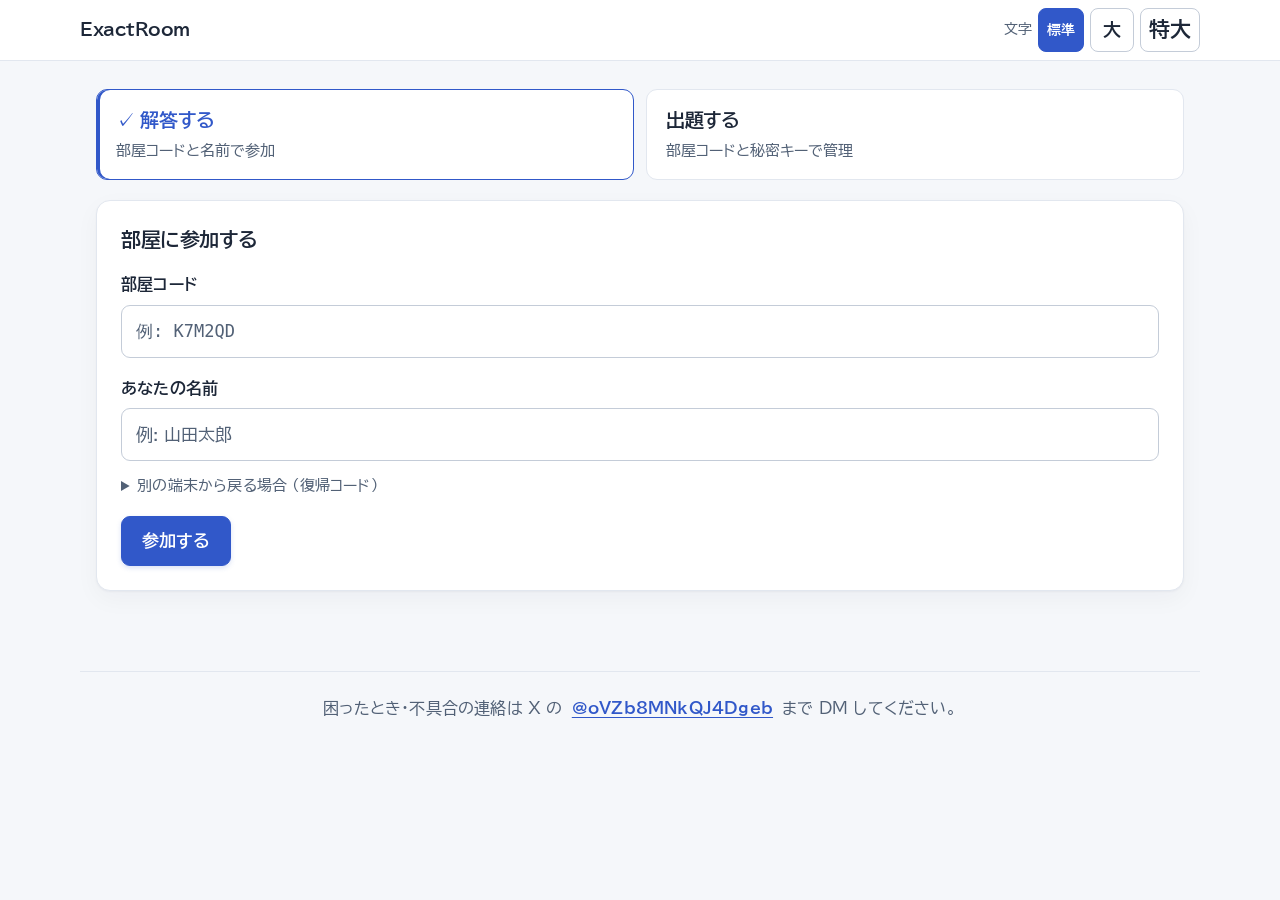
==== commit 6d923e1e: "Redesign the room creation panel" ====
--- a/static/index.html
+++ b/static/index.html
@@ -16,6 +16,7 @@
 <link rel="preconnect" href="https://fonts.gstatic.com" crossorigin>
 <link rel="stylesheet" href="https://fonts.googleapis.com/css2?family=BIZ+UDPGothic:wght@400;700&display=swap">
 <link rel="stylesheet" href="/static/css/app.css">
+<link rel="stylesheet" href="/static/css/room-create.css">
 <script src="/static/js/config.js"></script>
 </head>
 <body>
@@ -66,53 +67,74 @@
     </div>
   </section>
 
-  <section id="panel-host" hidden>
-    <div class="card">
-      <h2>出題者としてログイン</h2>
-      <form id="host-form" autocomplete="off">
-        <label for="host-code">部屋コード</label>
-        <input type="text" id="host-code" class="mono" inputmode="latin" autocapitalize="characters"
-               maxlength="16" placeholder="例: K7M2QD" required>
-        <label for="host-secret">秘密キー</label>
-        <input type="password" id="host-secret" maxlength="128" required>
-        <div class="row" style="margin-top:16px">
-          <button type="submit" class="primary">ログイン</button>
+  <section id="panel-host" class="host-panel" hidden>
+    <header class="host-panel-heading">
+      <p class="host-eyebrow">出題者向け</p>
+      <h1>授業や演習の部屋を作成</h1>
+      <p>部屋を作成したら、問題を登録して参加リンクを共有できます。</p>
+    </header>
+
+    <div class="card create-room-card">
+      <div class="room-card-heading">
+        <span class="room-step" aria-hidden="true">01</span>
+        <div>
+          <h2>新しい部屋を作る</h2>
+          <p>部屋コードは自動発行にも、任意のコードにもできます。</p>
         </div>
-        <div class="error-box" id="host-error" role="alert"></div>
-      </form>
-    </div>
+      </div>
+      <form id="create-form" autocomplete="off">
+        <label for="create-title">部屋の名前 <span class="optional-label">任意</span></label>
+        <input type="text" id="create-title" maxlength="120" placeholder="例: 数学II・三角関数の演習">
+        <p class="hint">参加者にも表示されます。授業名や演習名を付けると見分けやすくなります。</p>
 
-    <div class="card">
-      <h2>新しい部屋を作る</h2>
-      <form id="create-form" autocomplete="off">
-        <label for="create-title">部屋の名前</label>
-        <input type="text" id="create-title" maxlength="120" placeholder="例: 数学II 三角関数 小テスト">
-        <label for="create-code">部屋コード (空欄なら自動で決まります)</label>
+        <label for="create-code">部屋コード <span class="optional-label">任意</span></label>
         <input type="text" id="create-code" class="mono" inputmode="latin"
-               autocapitalize="characters" maxlength="16" placeholder="例: 1234 / SUGAKU2">
-        <p class="hint">英数字 3 文字以上。同じコードを知っている人が同じ部屋に入ります。
-          短く推測しやすいコードにすると、無関係な人に入られることがあります。</p>
+               autocapitalize="characters" maxlength="16" placeholder="空欄なら自動で発行">
+        <p class="hint">指定する場合は英数字 3 文字以上。参加者はこのコード、または作成後の参加リンクから入室します。</p>
 
-        <label for="create-secret">秘密キー (8 文字以上)</label>
-        <input type="password" id="create-secret" minlength="8" maxlength="128" required>
-        <p class="hint">出題者はこのキーで入ります。忘れると部屋を管理できなくなります。</p>
-        <div id="create-token-block" hidden>
+        <div class="room-secret-field">
+          <label for="create-secret">出題者用の秘密キー</label>
+          <input type="password" id="create-secret" minlength="8" maxlength="128"
+                 autocomplete="new-password" placeholder="8 文字以上のキー" required>
+          <p class="hint">管理画面へログインするときに使います。安全な場所に控えてください。忘れると部屋を管理できなくなります。</p>
+        </div>
+
+        <div id="create-token-block" class="room-token-field" hidden>
           <label for="create-token">部屋作成の合言葉 <span id="create-token-required"></span></label>
           <input type="text" id="create-token" maxlength="128"
                  autocomplete="off" placeholder="管理者から伝えられた合言葉">
           <p class="hint" id="create-token-hint"></p>
         </div>
-        <div class="row" style="margin-top:16px">
-          <button type="submit" class="primary">部屋を作る</button>
+
+        <div class="room-create-actions">
+          <button type="submit" class="primary create-room-submit">部屋を作成 <span aria-hidden="true">→</span></button>
+          <p>作成後は、問題の登録や参加者の確認ができます。</p>
         </div>
         <div class="error-box" id="create-error" role="alert"></div>
         <div class="error-box" id="create-disabled" role="status"></div>
         <div class="ok-box" id="create-ok" role="status"></div>
       </form>
     </div>
+
+    <aside class="card host-login-card">
+      <div class="login-icon" aria-hidden="true">↗</div>
+      <h2>作成済みの部屋を管理</h2>
+      <p>すでに部屋を作成済みの場合はこちらから入れます。</p>
+      <form id="host-form" autocomplete="off">
+        <label for="host-code">部屋コード</label>
+        <input type="text" id="host-code" class="mono" inputmode="latin" autocapitalize="characters"
+               maxlength="16" placeholder="例: K7M2QD" required>
+        <label for="host-secret">秘密キー</label>
+        <input type="password" id="host-secret" maxlength="128" autocomplete="current-password"
+               placeholder="作成時に設定したキー" required>
+        <div class="row" style="margin-top:16px">
+          <button type="submit" class="host-login-submit">管理画面へログイン</button>
+        </div>
+        <div class="error-box" id="host-error" role="alert"></div>
+      </form>
+    </aside>
   </section>
 </main>
-
 
 <footer class="sitefoot">
   <p>
--- a/static/css/app.css
+++ b/static/css/app.css
@@ -525,6 +525,9 @@
   line-height: 1.7;
 }
 
+/* 表の中のボタンは折り返さない (「中身」が 2 行になってしまう) */
+td button { white-space: nowrap; }
+
 /* ページ末尾の連絡先 */
 .sitefoot {
   max-width: 1120px;   /* main と同じ幅にそろえる */
@@ -639,3 +642,54 @@
     scroll-behavior: auto !important;
   }
 }
+
+
+/* Modern, focused surface treatment */
+:root {
+  --bg: #f5f7fa;
+  --surface: #ffffff;
+  --surface-2: #ffffff;
+  --border: #c4ccd8;
+  --border-soft: #e2e7ef;
+  --text: #1d2738;
+  --text-muted: #526176;
+  --accent: #3158c9;
+  --accent-text: #ffffff;
+  --accent-soft: #f1f4fc;
+  --radius: 12px;
+  --shadow: 0 1px 2px rgba(16, 24, 40, .04), 0 8px 24px rgba(16, 24, 40, .04);
+}
+
+body { line-height: 1.75; letter-spacing: .012em; }
+.topbar { padding: 8px max(20px, calc((100vw - 1120px) / 2)); border-bottom: 1px solid var(--border-soft); box-shadow: none; }
+.topbar .brand { font-size: 1.05rem; letter-spacing: -.025em; }
+main { padding-top: 28px; }
+.grid-2 { gap: 18px; }
+.card { border: 1px solid var(--border-soft); border-radius: 14px; padding: 24px; margin-bottom: 16px; box-shadow: var(--shadow); }
+.card h2 { margin-bottom: 16px; letter-spacing: -.02em; }
+.textsize button { border-width: 1px; border-radius: 8px; }
+input[type="text"], input[type="password"], input[type="number"], textarea, select { background: var(--surface); border: 1px solid var(--border); border-radius: 9px; transition: border-color .15s ease, box-shadow .15s ease; }
+input:hover, textarea:hover, select:hover { border-color: #8d9bb0; }
+input:focus-visible, textarea:focus-visible, select:focus-visible { border-color: var(--accent); box-shadow: 0 0 0 3px color-mix(in srgb, var(--accent) 16%, transparent); }
+button { border-width: 1px; border-radius: 9px; transition: background-color .15s ease, border-color .15s ease; }
+button.primary { box-shadow: 0 2px 5px color-mix(in srgb, var(--accent) 18%, transparent); }
+button.primary:hover:not(:disabled) { filter: brightness(1.04); }
+.role-choice { gap: 12px; margin-bottom: 20px; }
+.role-card { min-height: 84px; padding: 16px 19px; border: 1px solid var(--border-soft); border-radius: 11px; box-shadow: none; }
+.role-card .role-title { font-size: 1.12rem; letter-spacing: -.015em; }
+.role-card[aria-pressed="true"] { border-color: var(--accent); background: var(--surface); box-shadow: inset 3px 0 var(--accent); }
+.role-card[aria-pressed="true"] .role-title::before { content: "✓ "; }
+.tabs { border-bottom-width: 1px; }
+.tabs button { border-bottom-width: 3px; }
+.verdict, .banner, .error-box, .ok-box { border-width: 1px; }
+.list li { border-bottom-width: 1px; }
+.list button.item { border-left-width: 3px; }
+th, td { border-bottom-width: 1px; }
+math-field { background: var(--surface); border-width: 1px; border-radius: 10px; }
+.math-preview { border-width: 1px; border-radius: 10px; }
+.sitefoot { border-top-color: var(--border-soft); }
+@media (prefers-color-scheme: dark) {
+  :root { --bg: #12161d; --surface: #1b222b; --surface-2: #202833; --border: #687587; --border-soft: #35404d; --text: #edf1f7; --text-muted: #bac3d0; --accent: #8eacff; --accent-text: #10182a; --accent-soft: #212e49; --shadow: 0 1px 2px rgba(0, 0, 0, .3), 0 8px 24px rgba(0, 0, 0, .22); }
+  input[type="text"], input[type="password"], input[type="number"], textarea, select, math-field { background: var(--surface-2); }
+  .role-card[aria-pressed="true"] { background: var(--surface-2); }
+}
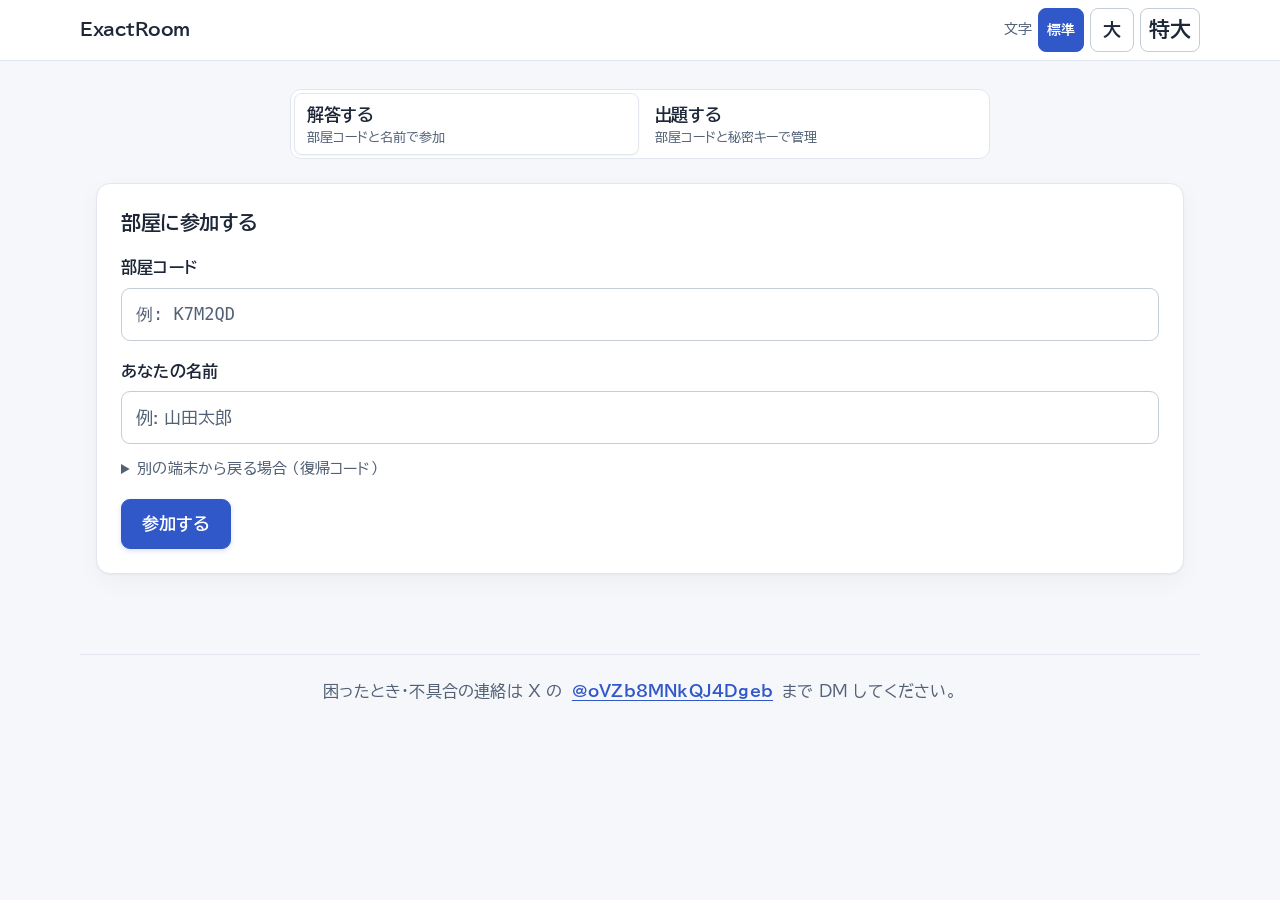
==== commit bbdb6613: "Keep access token outside collapsed settings" ====
--- a/static/index.html
+++ b/static/index.html
@@ -1,3 +1,4 @@
+
 <!DOCTYPE html>
 <html lang="ja">
 <head>
@@ -9,7 +10,7 @@
 <link rel="icon" href="/static/favicon.svg" type="image/svg+xml">
 <link rel="apple-touch-icon" href="/static/apple-touch-icon.png">
 <link rel="manifest" href="/static/manifest.json">
-<meta name="theme-color" content="#2f6df6">
+<meta name="theme-color" content="#3158c9">
 <meta name="apple-mobile-web-app-capable" content="yes">
 <meta name="apple-mobile-web-app-title" content="ExactRoom">
 <link rel="preconnect" href="https://fonts.googleapis.com">
@@ -49,8 +50,7 @@
       <h2>部屋に参加する</h2>
       <form id="join-form" autocomplete="off">
         <label for="join-code">部屋コード</label>
-        <input type="text" id="join-code" class="mono" inputmode="latin" autocapitalize="characters"
-               maxlength="16" placeholder="例: K7M2QD" required>
+        <input type="text" id="join-code" class="mono" inputmode="latin" autocapitalize="characters" maxlength="16" placeholder="例: K7M2QD" required>
         <label for="join-name">あなたの名前</label>
         <input type="text" id="join-name" maxlength="24" placeholder="例: 山田太郎" required>
         <details>
@@ -59,9 +59,7 @@
           <input type="text" id="join-recovery" class="mono" maxlength="32" placeholder="例: K7M2-QD84">
           <p class="hint">最初に参加したときに表示されたコードです。同じ名前で入り直すときに使います。</p>
         </details>
-        <div class="row" style="margin-top:16px">
-          <button type="submit" class="primary" id="join-submit">参加する</button>
-        </div>
+        <div class="row" style="margin-top:16px"><button type="submit" class="primary" id="join-submit">参加する</button></div>
         <div class="error-box" id="join-error" role="alert"></div>
       </form>
     </div>
@@ -75,75 +73,53 @@
     </header>
 
     <div class="card create-room-card">
-      <div class="room-card-heading">
-        <span class="room-step" aria-hidden="true">01</span>
-        <div>
-          <h2>新しい部屋を作る</h2>
-          <p>部屋コードは自動発行にも、任意のコードにもできます。</p>
-        </div>
-      </div>
+      <div class="room-card-heading"><div><h2>新しい部屋</h2><p>まず部屋の名前と、管理用キーを設定します。</p></div></div>
+      <p class="info-box" id="create-disabled" role="status"></p>
       <form id="create-form" autocomplete="off">
         <label for="create-title">部屋の名前 <span class="optional-label">任意</span></label>
         <input type="text" id="create-title" maxlength="120" placeholder="例: 数学II・三角関数の演習">
-        <p class="hint">参加者にも表示されます。授業名や演習名を付けると見分けやすくなります。</p>
-
-        <label for="create-code">部屋コード <span class="optional-label">任意</span></label>
-        <input type="text" id="create-code" class="mono" inputmode="latin"
-               autocapitalize="characters" maxlength="16" placeholder="空欄なら自動で発行">
-        <p class="hint">指定する場合は英数字 3 文字以上。参加者はこのコード、または作成後の参加リンクから入室します。</p>
-
+        <p class="hint">参加者にも表示されます。空欄でも作成できます。</p>
+        <details>
+          <summary>詳細設定 <span>部屋コードを指定する場合</span></summary>
+          <label for="create-code">部屋コード <span class="optional-label">任意</span></label>
+          <input type="text" id="create-code" class="mono" inputmode="latin" autocapitalize="characters" maxlength="16" placeholder="空欄なら自動で発行">
+          <p class="hint">指定する場合は英数字 3 文字以上です。</p>
+        </details>
         <div class="room-secret-field">
-          <label for="create-secret">出題者用の秘密キー</label>
-          <input type="password" id="create-secret" minlength="8" maxlength="128"
-                 autocomplete="new-password" placeholder="8 文字以上のキー" required>
-          <p class="hint">管理画面へログインするときに使います。安全な場所に控えてください。忘れると部屋を管理できなくなります。</p>
+          <label for="create-secret">管理用キー</label>
+          <input type="password" id="create-secret" minlength="8" maxlength="128" autocomplete="new-password" placeholder="8 文字以上のキー" required>
+          <p class="hint">あとで管理画面に入るときに使います。安全な場所に保存してください。</p>
         </div>
-
         <div id="create-token-block" class="room-token-field" hidden>
           <label for="create-token">部屋作成の合言葉 <span id="create-token-required"></span></label>
-          <input type="text" id="create-token" maxlength="128"
-                 autocomplete="off" placeholder="管理者から伝えられた合言葉">
+          <input type="text" id="create-token" maxlength="128" autocomplete="off" placeholder="管理者から伝えられた合言葉">
           <p class="hint" id="create-token-hint"></p>
         </div>
-
         <div class="room-create-actions">
           <button type="submit" class="primary create-room-submit">部屋を作成 <span aria-hidden="true">→</span></button>
-          <p>作成後は、問題の登録や参加者の確認ができます。</p>
+          <p>作成後、すぐに問題を登録できます。</p>
         </div>
         <div class="error-box" id="create-error" role="alert"></div>
-        <div class="error-box" id="create-disabled" role="status"></div>
         <div class="ok-box" id="create-ok" role="status"></div>
       </form>
     </div>
 
-    <aside class="card host-login-card">
-      <div class="login-icon" aria-hidden="true">↗</div>
-      <h2>作成済みの部屋を管理</h2>
-      <p>すでに部屋を作成済みの場合はこちらから入れます。</p>
+    <details class="host-login-card">
+      <summary>作成済みの部屋を管理</summary>
+      <p>部屋コードと管理用キーでログインします。</p>
       <form id="host-form" autocomplete="off">
         <label for="host-code">部屋コード</label>
-        <input type="text" id="host-code" class="mono" inputmode="latin" autocapitalize="characters"
-               maxlength="16" placeholder="例: K7M2QD" required>
-        <label for="host-secret">秘密キー</label>
-        <input type="password" id="host-secret" maxlength="128" autocomplete="current-password"
-               placeholder="作成時に設定したキー" required>
-        <div class="row" style="margin-top:16px">
-          <button type="submit" class="host-login-submit">管理画面へログイン</button>
-        </div>
+        <input type="text" id="host-code" class="mono" inputmode="latin" autocapitalize="characters" maxlength="16" placeholder="例: K7M2QD" required>
+        <label for="host-secret">管理用キー</label>
+        <input type="password" id="host-secret" maxlength="128" autocomplete="current-password" placeholder="作成時に設定したキー" required>
+        <div class="row" style="margin-top:16px"><button type="submit" class="host-login-submit">管理画面へログイン</button></div>
         <div class="error-box" id="host-error" role="alert"></div>
       </form>
-    </aside>
+    </details>
   </section>
 </main>
 
-<footer class="sitefoot">
-  <p>
-    困ったとき・不具合の連絡は X の
-    <a href="https://x.com/oVZb8MNkQJ4Dgeb" target="_blank" rel="noopener noreferrer">@oVZb8MNkQJ4Dgeb</a>
-    まで DM してください。
-  </p>
-</footer>
-
+<footer class="sitefoot"><p>困ったとき・不具合の連絡は X の <a href="https://x.com/oVZb8MNkQJ4Dgeb" target="_blank" rel="noopener noreferrer">@oVZb8MNkQJ4Dgeb</a> まで DM してください。</p></footer>
 <script type="module" src="/static/js/home.js"></script>
 </body>
 </html>
--- a/static/css/app.css
+++ b/static/css/app.css
@@ -1,7 +1,7 @@
 /* ExactRoom — ユニバーサルデザインを意識したスタイル
  *
  * 方針
- *  - 色だけに情報を持たせない (判定は記号 ○ ✕ △ と日本語も併記する)
+ *  - 色だけに情報を持たせない (判定は記号 ○ ✕ と日本語も併記する)
  *  - 配色は「カラーユニバーサルデザイン推奨配色セット」を基にする
  *  - UD フォント (BIZ UDPGothic) を優先。読み込めなければ端末の標準フォント
  *  - 文字を大きめ・行間を広めにし、利用者が 3 段階で拡大できる
@@ -31,9 +31,6 @@
   --wa: #b02800;              /* CUD 赤を濃くして文字色に使う */
   --wa-bg: #ffe6de;
   --wa-line: #ff4b00;
-  --pending: #6b4500;         /* CUD 橙を濃くして文字色に使う */
-  --pending-bg: #fff0d4;
-  --pending-line: #f6aa00;
 
   --radius: 12px;
   --shadow: 0 1px 2px rgba(16, 20, 30, 0.10), 0 6px 18px rgba(16, 20, 30, 0.06);
@@ -65,9 +62,6 @@
     --wa: #ff9e7a;
     --wa-bg: #3a1a10;
     --wa-line: #ff4b00;
-    --pending: #ffd07a;
-    --pending-bg: #3a2c10;
-    --pending-line: #f6aa00;
 
     --shadow: 0 1px 2px rgba(0, 0, 0, 0.5), 0 6px 18px rgba(0, 0, 0, 0.35);
   }
@@ -377,7 +371,7 @@
 .role-card[aria-pressed="true"] .role-title { color: var(--accent); }
 
 /* ---- 判定の表示 ---- */
-/* 色覚に依らず区別できるよう、記号 (○ ✕ △) と日本語を必ず併記する */
+/* 色覚に依らず区別できるよう、記号 (○ ✕) と日本語を必ず併記する */
 .verdict {
   display: inline-flex;
   align-items: center;
@@ -391,7 +385,7 @@
 }
 .verdict.AC { color: var(--ac); background: var(--ac-bg); }
 .verdict.WA { color: var(--wa); background: var(--wa-bg); }
-.verdict.PENDING { color: var(--pending); background: var(--pending-bg); }
+.verdict.status-error { color: var(--text-muted); background: var(--surface-2); }
 
 .banner {
   border-radius: var(--radius);
@@ -402,11 +396,7 @@
 }
 .banner.AC { color: var(--ac); background: var(--ac-bg); border-color: var(--ac-line); }
 .banner.WA { color: var(--wa); background: var(--wa-bg); border-color: var(--wa-line); }
-.banner.PENDING {
-  color: var(--pending);
-  background: var(--pending-bg);
-  border-color: var(--pending-line);
-}
+.banner.status-error { color: var(--text-muted); background: var(--surface-2); }
 .banner .headline {
   font-weight: 700;
   font-size: 1.5rem;
@@ -520,7 +510,7 @@
 
 .tex-fallback-note {
   font-size: 0.9rem;
-  color: var(--pending);
+  color: var(--text-muted);
   margin-top: 8px;
   line-height: 1.7;
 }
--- a/static/css/room-create.css
+++ b/static/css/room-create.css
@@ -0,0 +1,70 @@
+
+#panel-host[hidden] { display: none !important; }
+#panel-host.host-panel { display: grid; grid-template-columns: minmax(0, 1.55fr) minmax(280px, 0.8fr); align-items: start; gap: 20px; max-width: 980px; margin: 0 auto; }
+.host-panel-heading { grid-column: 1 / -1; padding: 8px 2px 2px; }
+.host-panel-heading .host-eyebrow { margin: 0 0 8px; color: var(--accent); font-size: 0.78rem; font-weight: 700; letter-spacing: 0.08em; }
+.host-panel-heading h1 { margin: 0; font-size: clamp(1.55rem, 3vw, 2rem); line-height: 1.25; letter-spacing: -0.025em; }
+.host-panel-heading > p:last-child { max-width: 58ch; margin: 10px 0 0; color: var(--text-muted); line-height: 1.65; }
+#panel-host .create-room-card, #panel-host .host-login-card { min-width: 0; padding: clamp(18px, 3vw, 26px); border: 1px solid var(--border-soft); border-radius: var(--radius); background: var(--surface); box-shadow: 0 12px 32px rgb(0 0 0 / 0.16); }
+#panel-host .create-room-card { grid-column: 1; }
+#panel-host .host-login-card { grid-column: 2; }
+#panel-host .room-card-heading { display: flex; gap: 13px; align-items: flex-start; margin: 0 0 22px; }
+#panel-host .room-step { display: grid; flex: 0 0 38px; width: 38px; height: 38px; place-items: center; border-radius: 12px; background: var(--accent-soft); color: var(--accent); font-size: 0.8rem; font-weight: 700; }
+#panel-host .room-card-heading h2, #panel-host .host-login-card h2 { margin: 0; font-size: 1.15rem; letter-spacing: -0.015em; }
+#panel-host .room-card-heading p, #panel-host .host-login-card > p, #panel-host .room-create-actions p { margin: 7px 0 0; color: var(--text-muted); font-size: 0.9rem; line-height: 1.6; }
+#panel-host form > label, #panel-host .room-secret-field > label, #panel-host .room-token-field > label { display: block; margin: 18px 0 7px; font-weight: 650; }
+#panel-host .optional-label { margin-left: 6px; color: var(--text-muted); font-size: 0.78rem; font-weight: 400; }
+#panel-host input[type="text"], #panel-host input[type="password"] { width: 100%; min-height: 48px; padding: 11px 13px; border: 1px solid var(--border-soft); border-radius: 10px; background: var(--surface-2); color: inherit; font: inherit; }
+#panel-host input:focus-visible { outline: 2px solid var(--accent); outline-offset: 2px; }
+#panel-host .hint { margin: 7px 0 14px; color: var(--text-muted); font-size: 0.84rem; line-height: 1.55; }
+#panel-host .room-create-actions { margin-top: 20px; }
+#panel-host .create-room-submit, #panel-host .host-login-submit { width: 100%; min-height: 50px; padding: 12px 16px; border: 0; border-radius: 11px; background: var(--accent); color: #fff; font: inherit; font-weight: 700; cursor: pointer; transition: filter 140ms ease, transform 140ms ease; }
+#panel-host .create-room-submit:hover, #panel-host .host-login-submit:hover { filter: brightness(1.08); }
+#panel-host .create-room-submit:active, #panel-host .host-login-submit:active { transform: translateY(1px); }
+#panel-host .create-room-submit:focus-visible, #panel-host .host-login-submit:focus-visible { outline: 2px solid var(--accent); outline-offset: 3px; }
+#panel-host .room-create-actions p { text-align: center; }
+#panel-host .host-login-card .login-icon { display: grid; width: 38px; height: 38px; margin: 0 0 15px; place-items: center; border: 1px solid var(--border-soft); border-radius: 12px; color: var(--text-muted); }
+#panel-host .host-login-card form { margin-top: 18px; }
+#panel-host .host-login-card form label { display: block; margin: 16px 0 7px; font-weight: 650; }
+#panel-host .host-login-submit { background: var(--surface-2); color: inherit; }
+#panel-host .error-box:not(:empty) { margin-top: 12px; line-height: 1.5; }
+#panel-host .ok-box:not(:empty) { margin-top: 12px; line-height: 1.5; }
+@media (max-width: 760px) { #panel-host.host-panel { grid-template-columns: minmax(0, 1fr); gap: 14px; max-width: 560px; } #panel-host .create-room-card, #panel-host .host-login-card { grid-column: 1; } }
+@media (prefers-reduced-motion: reduce) { #panel-host .create-room-submit, #panel-host .host-login-submit { transition: none; } }
+
+/* Keep the main task obvious and reveal advanced fields only when needed. */
+.role-choice { width: min(100%, 700px); margin: 0 auto 24px; padding: 3px; gap: 3px; grid-template-columns: 1fr 1fr; border: 1px solid var(--border-soft); border-radius: 11px; background: var(--surface-2); }
+.role-card { min-height: 58px; padding: 8px 12px; gap: 1px; border: 1px solid transparent; border-radius: 8px; background: transparent; box-shadow: none; text-align: center; }
+.role-card .role-title { font-size: 1rem; }
+.role-card .role-sub { font-size: 0.76rem; line-height: 1.35; }
+.role-card[aria-pressed="true"] { border-color: var(--border-soft); background: var(--surface); box-shadow: 0 1px 2px rgb(16 24 40 / 5%); }
+.role-card[aria-pressed="true"] .role-title::before { content: ""; }
+.role-card[aria-pressed="true"] .role-title { color: var(--text); }
+#panel-host.host-panel { display: grid; grid-template-columns: minmax(0, 680px); justify-content: center; gap: 10px; max-width: 720px; }
+.host-panel-heading { padding: 4px 2px 8px; }
+.host-panel-heading .host-eyebrow { margin-bottom: 5px; }
+.host-panel-heading h1 { font-size: clamp(1.45rem, 3vw, 1.8rem); }
+.host-panel-heading > p:last-child { margin-top: 6px; }
+#panel-host .create-room-card { grid-column: 1; padding: clamp(18px, 3vw, 28px); border-color: var(--border-soft); border-radius: 12px; box-shadow: none; }
+#panel-host .room-card-heading { margin-bottom: 16px; }
+#panel-host .room-card-heading h2 { font-size: 1.08rem; }
+#panel-host .room-card-heading p { margin-top: 3px; font-size: 0.84rem; }
+#panel-host form > label, #panel-host .room-secret-field > label, #panel-host .room-token-field > label { margin-top: 14px; }
+#panel-host .hint { margin: 5px 0 10px; font-size: 0.8rem; }
+#panel-host .optional-settings { margin: 12px 0 4px; border-top: 1px solid var(--border-soft); border-bottom: 1px solid var(--border-soft); }
+#panel-host .optional-settings summary { display: flex; min-height: 48px; align-items: center; gap: 8px; color: var(--text); cursor: pointer; font-weight: 600; list-style-position: inside; }
+#panel-host .optional-settings summary span { color: var(--text-muted); font-size: 0.78rem; font-weight: 400; }
+#panel-host .optional-settings:not([open]) + .room-secret-field { margin-top: 4px; }
+#panel-host .room-create-actions { margin-top: 18px; }
+#panel-host .create-room-submit { min-height: 48px; border-radius: 8px; }
+#panel-host .room-create-actions p { margin-top: 5px; font-size: 0.78rem; }
+#panel-host .host-login-card { grid-column: 1; min-width: 0; padding: 0 4px; border: 0; border-radius: 0; background: transparent; box-shadow: none; }
+#panel-host .host-login-card > summary { display: flex; min-height: 50px; align-items: center; color: var(--text-muted); cursor: pointer; font-size: 0.9rem; font-weight: 600; }
+#panel-host .host-login-card > p, #panel-host .host-login-card form { margin-left: 18px; }
+#panel-host .host-login-card > p { margin-top: 0; font-size: 0.82rem; }
+#panel-host .host-login-card form { max-width: 480px; margin: 8px 0 20px 18px; }
+#panel-host .host-login-card .host-login-submit { width: auto; min-width: 190px; }
+#panel-host .info-box:empty { display: none; }
+#panel-host .info-box:not(:empty) { margin: 0 0 14px; padding: 12px 14px; border-left: 3px solid var(--accent); border-radius: 6px; background: var(--accent-soft); color: var(--text); font-size: 0.86rem; line-height: 1.55; }
+@media (max-width: 560px) { .role-choice { margin-bottom: 19px; } .role-card { padding: 7px 5px; } .role-card .role-title { font-size: 0.92rem; } .role-card .role-sub { font-size: 0.68rem; } #panel-host.host-panel { gap: 8px; } .host-panel-heading { padding-bottom: 4px; } .host-panel-heading > p:last-child { font-size: 0.88rem; } #panel-host .create-room-card { padding: 18px; } #panel-host .host-login-card form { margin-left: 8px; } }
+@media (prefers-color-scheme: dark) { .role-card[aria-pressed="true"] { background: var(--surface-2); } }
